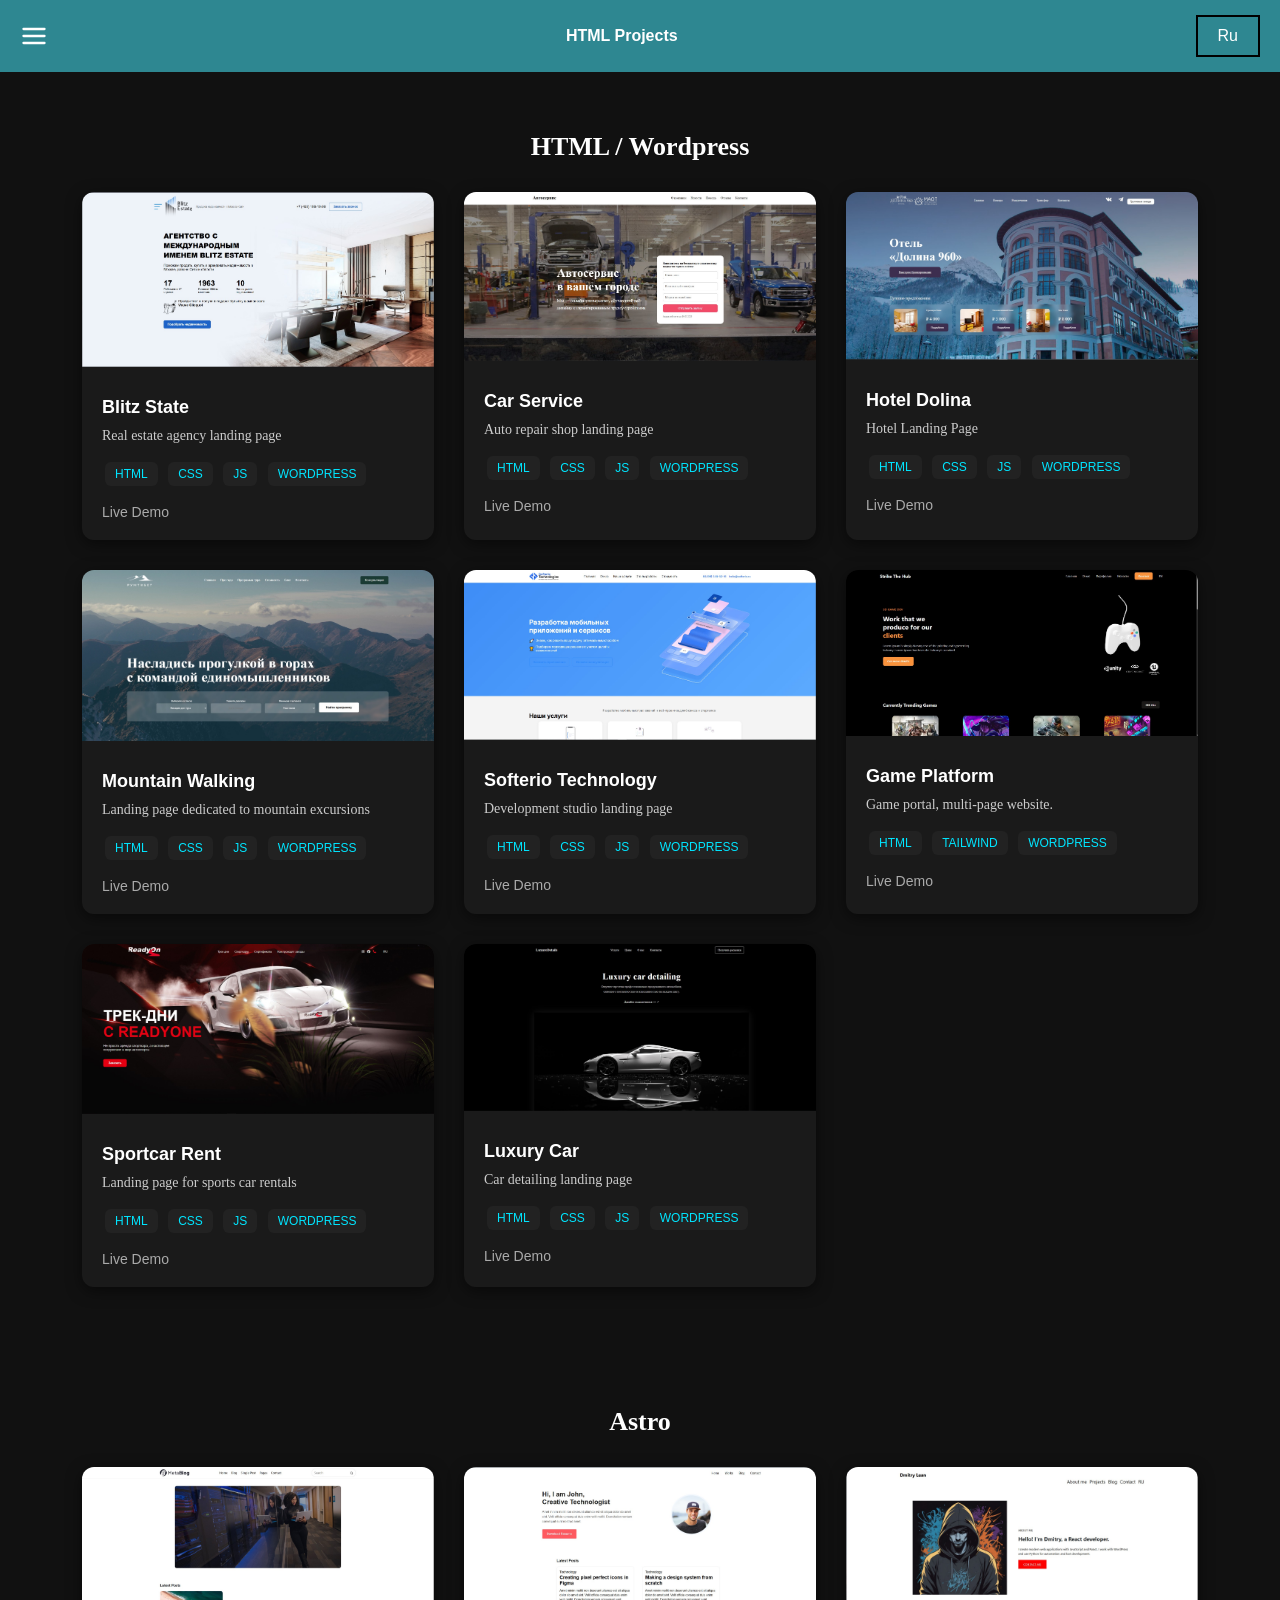
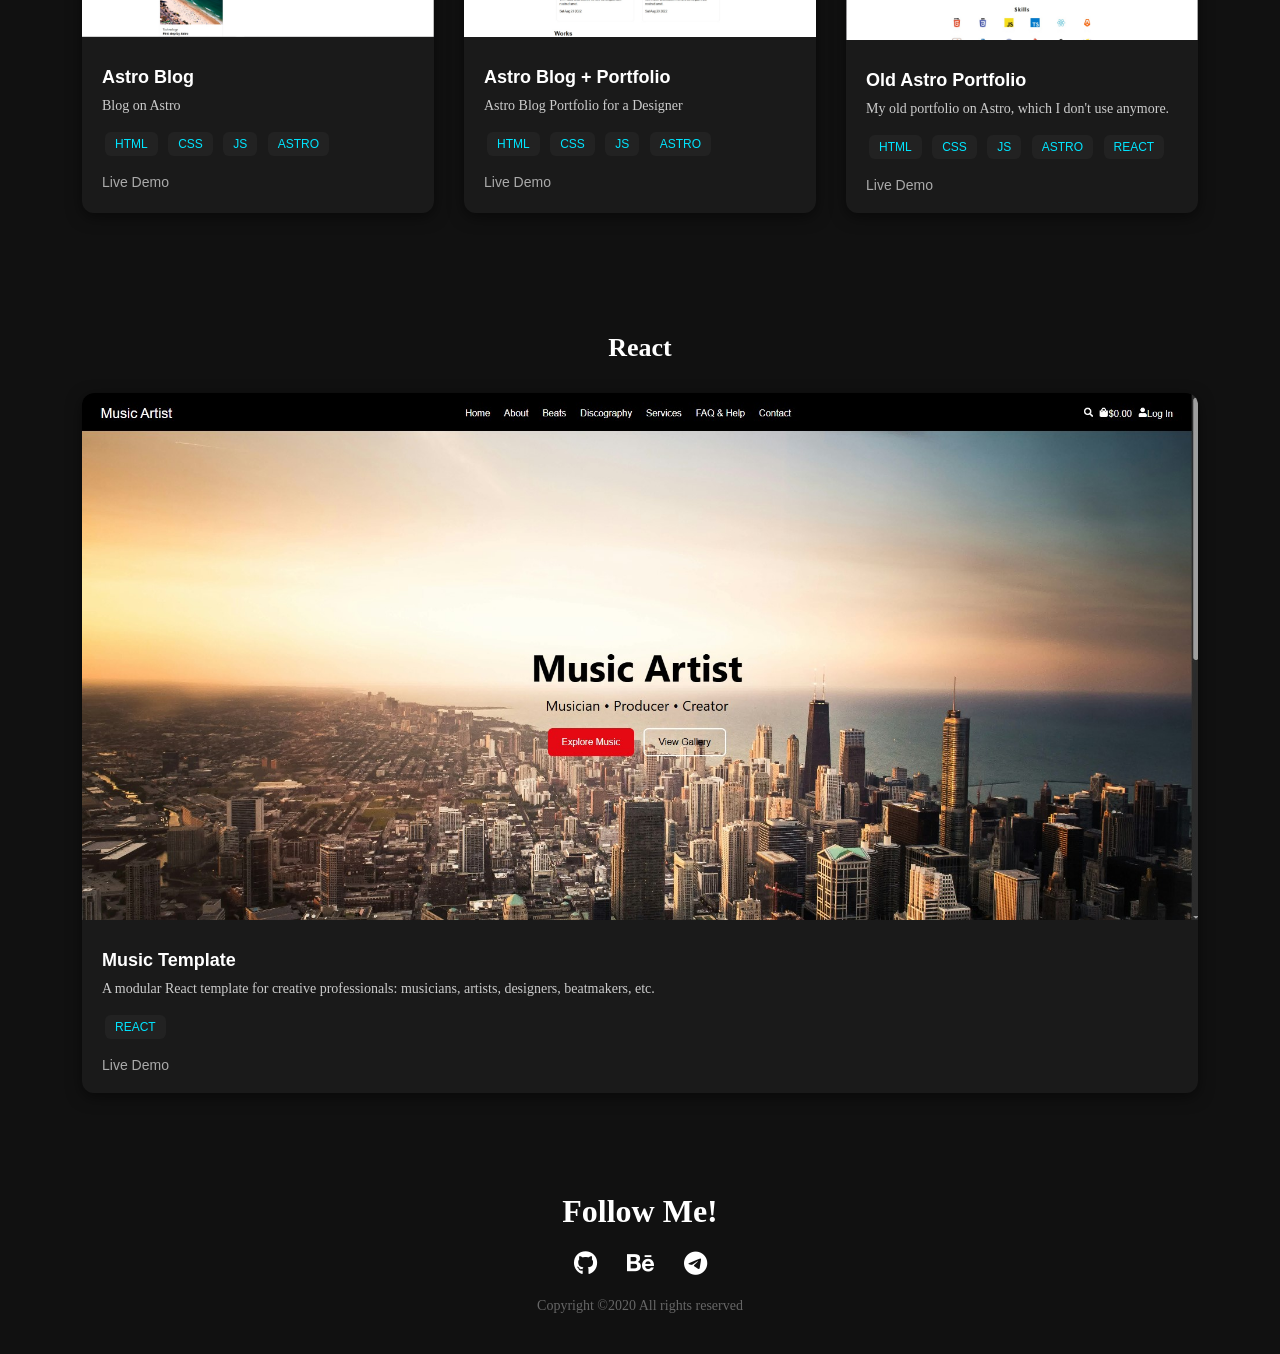
==== en/index.html @ 97e8fc88 "add en-pages" ====
<!DOCTYPE html>
<html lang="en">
  <head>
    <meta charset="UTF-8" />
    <meta name="viewport" content="width=device-width, initial-scale=1.0" />
    <title>HTML Projects</title>

    <link
      rel="stylesheet"
      href="https://cdnjs.cloudflare.com/ajax/libs/font-awesome/6.5.0/css/all.min.css"
    />
    <link rel="stylesheet" href="../style.css" />
  </head>

  <body>
    <header class="header">
      <div class="nav-container">
        <button class="burger" id="openMenu" aria-label="Открыть меню">
          <svg
            xmlns="http://www.w3.org/2000/svg"
            width="28"
            height="28"
            fill="none"
            stroke="currentColor"
            stroke-width="2"
            stroke-linecap="round"
            stroke-linejoin="round"
            viewBox="0 0 24 24"
          >
            <line x1="3" y1="6" x2="21" y2="6"></line>
            <line x1="3" y1="12" x2="21" y2="12"></line>
            <line x1="3" y1="18" x2="21" y2="18"></line>
          </svg>
        </button>

        <button class="close" id="closeMenu" aria-label="Закрыть меню">
          <svg
            xmlns="http://www.w3.org/2000/svg"
            width="28"
            height="28"
            fill="none"
            stroke="currentColor"
            stroke-width="2"
            stroke-linecap="round"
            stroke-linejoin="round"
            viewBox="0 0 24 24"
          >
            <line x1="18" y1="6" x2="6" y2="18"></line>
            <line x1="6" y1="6" x2="18" y2="18"></line>
          </svg>
        </button>

        <div class="logo">
          <a href="/en/">HTML Projects</a>
        </div>

        <nav class="nav" id="menu">
          <ul>
            <li><a href="/en/">Projects</a></li>
            <li><a href="./price.html">Price</a></li>
            <li><a href="./contact.html">Contact</a></li>
          </ul>
        </nav>

        <a href="/ru/" class="lang-btn">Ru</a>
      </div>

      <div class="overlay" id="overlay"></div>
    </header>

    <section class="projects">
      <div class="container">
        <h2 class="projects-title">HTML / Wordpress</h2>
        <div class="projects-grid">
          <!-- HTML Projects -->
          <div class="project-card">
            <div class="project-image">
              <img
                src="../assets/img/blitzestate.jpg"
                alt="Haider Chemical Industry"
              />
            </div>
            <div class="project-content">
              <h3>Blitz State</h3>
              <p>Real estate agency landing page</p>
              <div class="tags">
                <span>HTML</span>
                <span>CSS</span>
                <span>JS</span>
                <span>WORDPRESS</span>
              </div>
              <div class="links">
                <a href="/apps/blitzestate/" target="_blank">Live Demo</a>
              </div>
            </div>
          </div>

          <div class="project-card">
            <div class="project-image">
              <img src="../assets/img/carservice.jpg" alt="SHOP.CO" />
            </div>
            <div class="project-content">
              <h3>Car Service</h3>
              <p>Auto repair shop landing page</p>
              <div class="tags">
                <span>HTML</span>
                <span>CSS</span>
                <span>JS</span>
                <span>WORDPRESS</span>
              </div>
              <div class="links">
                <a href="/apps/carservice/" target="_blank">Live Demo</a>
              </div>
            </div>
          </div>

          <div class="project-card">
            <div class="project-image">
              <img src="../assets/img/hoteldolina.jpg" alt="SHOP.CO" />
            </div>
            <div class="project-content">
              <h3>Hotel Dolina</h3>
              <p>Hotel Landing Page</p>
              <div class="tags">
                <span>HTML</span>
                <span>CSS</span>
                <span>JS</span>
                <span>WORDPRESS</span>
              </div>
              <div class="links">
                <a href="/apps/dolinahotel/" target="_blank">Live Demo</a>
              </div>
            </div>
          </div>

          <div class="project-card">
            <div class="project-image">
              <img src="../assets/img/mountainwalking.png" alt="SHOP.CO" />
            </div>
            <div class="project-content">
              <h3>Mountain Walking</h3>
              <p>Landing page dedicated to mountain excursions</p>
              <div class="tags">
                <span>HTML</span>
                <span>CSS</span>
                <span>JS</span>
                <span>WORDPRESS</span>
              </div>
              <div class="links">
                <a href="/apps/mountainwalking/" target="_blank">Live Demo</a>
              </div>
            </div>
          </div>

          <div class="project-card">
            <div class="project-image">
              <img src="../assets/img/softerio-tech.jpg" alt="SHOP.CO" />
            </div>
            <div class="project-content">
              <h3>Softerio Technology</h3>
              <p>Development studio landing page</p>
              <div class="tags">
                <span>HTML</span>
                <span>CSS</span>
                <span>JS</span>
                <span>WORDPRESS</span>
              </div>
              <div class="links">
                <a href="/apps/softeriotech/" target="_blank">Live Demo</a>
              </div>
            </div>
          </div>

          <div class="project-card">
            <div class="project-image">
              <img src="../assets/img/strikethehub.jpg" alt="SHOP.CO" />
            </div>
            <div class="project-content">
              <h3>Game Platform</h3>
              <p>Game portal, multi-page website.</p>
              <div class="tags">
                <span>HTML</span>
                <span>TAILWIND</span>
                <span>WORDPRESS</span>
              </div>
              <div class="links">
                <a href="/apps/gameplatform/" target="_blank">Live Demo</a>
              </div>
            </div>
          </div>

          <div class="project-card">
            <div class="project-image">
              <img src="../assets/img/sportcarrent.jpg" alt="SHOP.CO" />
            </div>
            <div class="project-content">
              <h3>Sportcar Rent</h3>
              <p>Landing page for sports car rentals</p>
              <div class="tags">
                <span>HTML</span>
                <span>CSS</span>
                <span>JS</span>
                <span>WORDPRESS</span>
              </div>
              <div class="links">
                <a href="/apps/sportcarrent/" target="_blank">Live Demo</a>
              </div>
            </div>
          </div>

          <div class="project-card">
            <div class="project-image">
              <img src="../assets/img/luxurycar.jpg" alt="SHOP.CO" />
            </div>
            <div class="project-content">
              <h3>Luxury Car</h3>
              <p>Car detailing landing page</p>
              <div class="tags">
                <span>HTML</span>
                <span>CSS</span>
                <span>JS</span>
                <span>WORDPRESS</span>
              </div>
              <div class="links">
                <a href="/apps/luxurycar/" target="_blank">Live Demo</a>
              </div>
            </div>
          </div>
        </div>
      </div>
    </section>

    <section class="projects">
      <div class="container">
        <h2 class="projects-title">Astro</h2>
        <div class="projects-grid">
          <!-- Astro -->
          <div class="project-card">
            <div class="project-image">
              <img
                src="../assets/img/astroblog.jpg"
                alt="Haider Chemical Industry"
              />
            </div>
            <div class="project-content">
              <h3>Astro Blog</h3>
              <p>Blog on Astro</p>
              <div class="tags">
                <span>HTML</span>
                <span>CSS</span>
                <span>JS</span>
                <span>ASTRO</span>
              </div>
              <div class="links">
                <a href="https://astro-blogdev.netlify.app" target="_blank"
                  >Live Demo</a
                >
              </div>
            </div>
          </div>

          <div class="project-card">
            <div class="project-image">
              <img src="../assets/img/astroblogportfolio.jpg" alt="SHOP.CO" />
            </div>
            <div class="project-content">
              <h3>Astro Blog + Portfolio</h3>
              <p>Astro Blog Portfolio for a Designer</p>
              <div class="tags">
                <span>HTML</span>
                <span>CSS</span>
                <span>JS</span>
                <span>ASTRO</span>
              </div>
              <div class="links">
                <a href="https://astroblogportfolio.netlify.app" target="_blank"
                  >Live Demo</a
                >
              </div>
            </div>
          </div>

          <div class="project-card">
            <div class="project-image">
              <img src="../assets/img/oldportfolioastro.jpg" alt="SHOP.CO" />
            </div>
            <div class="project-content">
              <h3>Old Astro Portfolio</h3>
              <p>My old portfolio on Astro, which I don't use anymore.</p>
              <div class="tags">
                <span>HTML</span>
                <span>CSS</span>
                <span>JS</span>
                <span>ASTRO</span>
                <span>REACT</span>
              </div>
              <div class="links">
                <a
                  href="https://old-astro-portfolio.netlify.app"
                  target="_blank"
                  >Live Demo</a
                >
              </div>
            </div>
          </div>
        </div>
      </div>
    </section>

    <section class="projects">
      <div class="container">
        <h2 class="projects-title">React</h2>
        <div class="projects-grid">
          <!-- React -->
          <div class="project-card">
            <div class="project-image">
              <img
                src="../assets/img/musicartist.jpg"
                alt="Haider Chemical Industry"
              />
            </div>
            <div class="project-content">
              <h3>Music Template</h3>
              <p>
                A modular React template for creative professionals: musicians,
                artists, designers, beatmakers, etc.
              </p>
              <div class="tags">
                <span>REACT</span>
              </div>
              <div class="links">
                <a href="https://musicprojectreact.netlify.app" target="_blank"
                  >Live Demo</a
                >
              </div>
            </div>
          </div>
        </div>
      </div>
    </section>

    <footer class="footer">
      <div class="container">
        <h2>Follow Me!</h2>
        <div class="socials">
          <a
            href="https://github.com/dmitrylean"
            target="_blank"
            rel="noopener noreferrer"
          >
            <i class="fa-brands fa-github"></i>
          </a>
          <a
            href="https://www.behance.net/dmitrylean"
            target="_blank"
            rel="noopener noreferrer"
          >
            <i class="fa-brands fa-behance"></i>
          </a>
          <a
            href="https://t.me/bionicman451"
            target="_blank"
            rel="noopener noreferrer"
          >
            <i class="fa-brands fa-telegram"></i>
          </a>
        </div>
        <p>Copyright ©2020 All rights reserved</p>
      </div>
    </footer>
    <script>
      const openBtn = document.getElementById("openMenu");
      const closeBtn = document.getElementById("closeMenu");
      const menu = document.getElementById("menu");
      const overlay = document.getElementById("overlay");

      openBtn.addEventListener("click", () => {
        menu.classList.add("active");
        overlay.classList.add("active");
      });

      closeBtn.addEventListener("click", () => {
        menu.classList.remove("active");
        overlay.classList.remove("active");
      });

      overlay.addEventListener("click", () => {
        menu.classList.remove("active");
        overlay.classList.remove("active");
      });
    </script>
  </body>
</html>
---- style.css ----
/* === RESET & BASE === */
* {
  margin: 0;
  padding: 0;
  box-sizing: border-box;
}
html, body {
  height: 100%;
  font-family: 'Averta CY', sans-serif;
  color: #ffffff;
  background: #111;
  scroll-behavior: smooth;
}
ul { list-style: none; }
a { text-decoration: none; color: inherit; }
.container {
  width: 90%;
  max-width: 1400px;
  margin: 0 auto;
}

h2 {
  font-size: 32px;
  font-family: 'Nunito Sans';
  font-weight: 800;
  color: white;
}

p {
  font-size: 18px;
  font-family: 'Nunito Sans';
  font-weight: 400;
  color: white;
}

/* === NAV === */

.header {
  background: #2e8791;
  color: #fff;
  padding: 15px 20px;
}

.nav-container {
  display: flex;
  align-items: center;
  justify-content: space-between;
}

.logo a {
  color: #fff;
  text-decoration: none;
  font-weight: bold;
}

.burger, .close {
  background: none;
  border: none;
  cursor: pointer;
  color: white;
  display: flex;
  align-items: center;
  justify-content: center;
}

.close {
  display: none;
}

.nav {
  position: fixed;
  top: 0;
  right: -250px;
  width: 250px;
  height: 100%;
  background: #2e8791;
  display: flex;
  flex-direction: column;
  padding: 60px 20px;
  transition: right 0.3s ease;
  z-index: 10;
}

.nav ul {
  list-style: none;
  padding: 0;
}

.nav a {
  color: white;
  text-decoration: none;
  margin: 15px 0;
  font-size: 18px;
  gap: 10px;
}

.nav a:hover {
  text-decoration: underline;
  color: red;
}

.lang-btn {
  border: 2px solid black;
  padding: 10px 20px;
}

.lang-btn:hover {
  background: white;
  color: black;
  border: none;
}

/* overlay */
.overlay {
  position: fixed;
  top: 0;
  left: 0;
  width: 100%;
  height: 100%;
  background: #444;
  opacity: 30%;
  visibility: hidden;
  transition: opacity 0.3s ease;
  z-index: 5;
}

.overlay.active {
  opacity: 1;
  visibility: visible;
}

.nav.active {
  right: 0;
}

/* === PROJECTS === */

.projects {
  color: #fff;
  padding: 60px 20px;
}

.projects-title {
  font-size: 26px;
  font-weight: bold;
  margin-bottom: 30px;
  text-align: center;
}

.projects-grid {
  display: grid;
  grid-template-columns: repeat(auto-fit, minmax(320px, 1fr));
  gap: 30px;
}

.project-card {
  background: #1a1a1a;
  border-radius: 12px;
  overflow: hidden;
  box-shadow: 0 4px 15px rgba(0,0,0,0.5);
  transition: transform 0.3s ease;
}

.project-card:hover {
  transform: translateY(-5px);
}

.project-image img {
  width: 100%;
  height: auto;
  display: block;
}

.project-content {
  padding: 20px;
}

.project-content h3 {
  font-size: 18px;
  margin: 10px 0;
}

.project-content p {
  font-size: 14px;
  color: #ccc;
  margin-bottom: 15px;
}

.tags {
  margin-bottom: 15px;
}

.tags span {
  display: inline-block;
  background: #222;
  color: #00e5ff;
  font-size: 12px;
  padding: 5px 10px;
  border-radius: 6px;
  margin: 3px;
}

.links {
  display: flex;
  gap: 20px;
}

.links a {
  color: #aaa;
  font-size: 14px;
  text-decoration: none;
}

.links a:hover {
  color: #00e5ff;
}

/* === SERVICE === */

.services {
    color: black;
    padding: 60px 20px;
    text-align: center;
  }

  .services-title {
    font-size: 28px;
    margin-bottom: 40px;
    margin-top: 15px;
  }

  .service-subtitle {
    font-size: 20px;
    margin-bottom: 20px;
  }

  .services-content {
    display: flex;
    flex-wrap: wrap;
    gap: 40px;
    justify-content: center;
    align-items: flex-start;
  }

  .services-image {
    flex: 1 1 40%;
  }

  .services-image img {
    width: 100%;
    height: auto;
    border-radius: 6px;
  }

  .services-list {
    flex: 1 1 50%;
  }

  .service-item {
    display: flex;
    justify-content: space-between;
    align-items: flex-start;
    padding: 15px 0;
    border-bottom: 1px solid rgba(255, 255, 255, 0.2);
  }

  .service-text h3 {
    font-size: 24px;
    margin: 0;
    text-align: left;
    color: white;
  }

  .service-text p {
    font-size: 18px;
    margin: 4px 0 0;
    opacity: 0.8;
    text-align: left;
  }

  .service-price {
    font-weight: bold;
    font-size: 18px;
    white-space: nowrap;
    color: white;
  }

/* === CONTACT === */

.contact-grid {
  display: flex;
  flex-wrap: wrap;
  gap: 40px;
  justify-content: center;
  align-items: flex-start;
  margin-top: 50px;
}

.contact-form,
.contact-info {
  flex: 1 1 45%;
  min-width: 300px;
  gap: 5px;
}

.info-title .red-text {
  margin-top: 10px;
}

.info-text p {
  font-size: 20px;
  margin-top: 30px;
}

.gradient-text {
  background: linear-gradient(90deg, orange, red);
}

.red-text {
  color: #ff3333;
}

form label {
  display: block;
  margin: 15px 0 5px;
  font-weight: bold;
}

input, textarea {
  width: 100%;
  padding: 12px;
  border: none;
  border-radius: 6px;
  background: #1a1a1a;
  color: #fff;
}

textarea {
  min-height: 120px;
}

.btn-submit {
  margin-top: 20px;
  padding: 12px 20px;
  border: none;
  border-radius: 25px;
  background: blue;
  color: white;
  font-weight: bold;
  cursor: pointer;
  transition: 0.3s;
}

.btn-submit:hover {
  opacity: 0.8;
  color: black;
  background: white;
}

@media (max-width: 768px) {
  .contact-grid {
    grid-template-columns: 2fr;
    height: auto;
    padding: 5px 10px;
    align-items: center;
  }
}

@media (max-width: 500px) {
  .contact-grid {
    grid-template-columns: 1fr;
  }
}

@media (max-width: 300px) {
  .contact-grid {
    grid-template-columns: 1fr;
  }
}

/* === FOOTER === */

.footer {
  padding: 40px 20px;
  text-align: center;
}

.footer .container {
  display: flex;
  flex-direction: column;
  align-items: center;
  gap: 20px;
}

.footer .socials {
  display: flex;
  gap: 30px;
}

.footer .socials a {
  color: white;
  font-size: 24px;
  transition: color 0.3s;
}

.footer .socials a:hover {
  color: #00e5ff;
}

.footer p {
  font-size: 14px;
  color: #666;
}

.socials svg {
  font-size: 24px;
  color: white;
  transition: color 0.3s;
}

.socials svg:hover {
  color: #00e5ff;
}
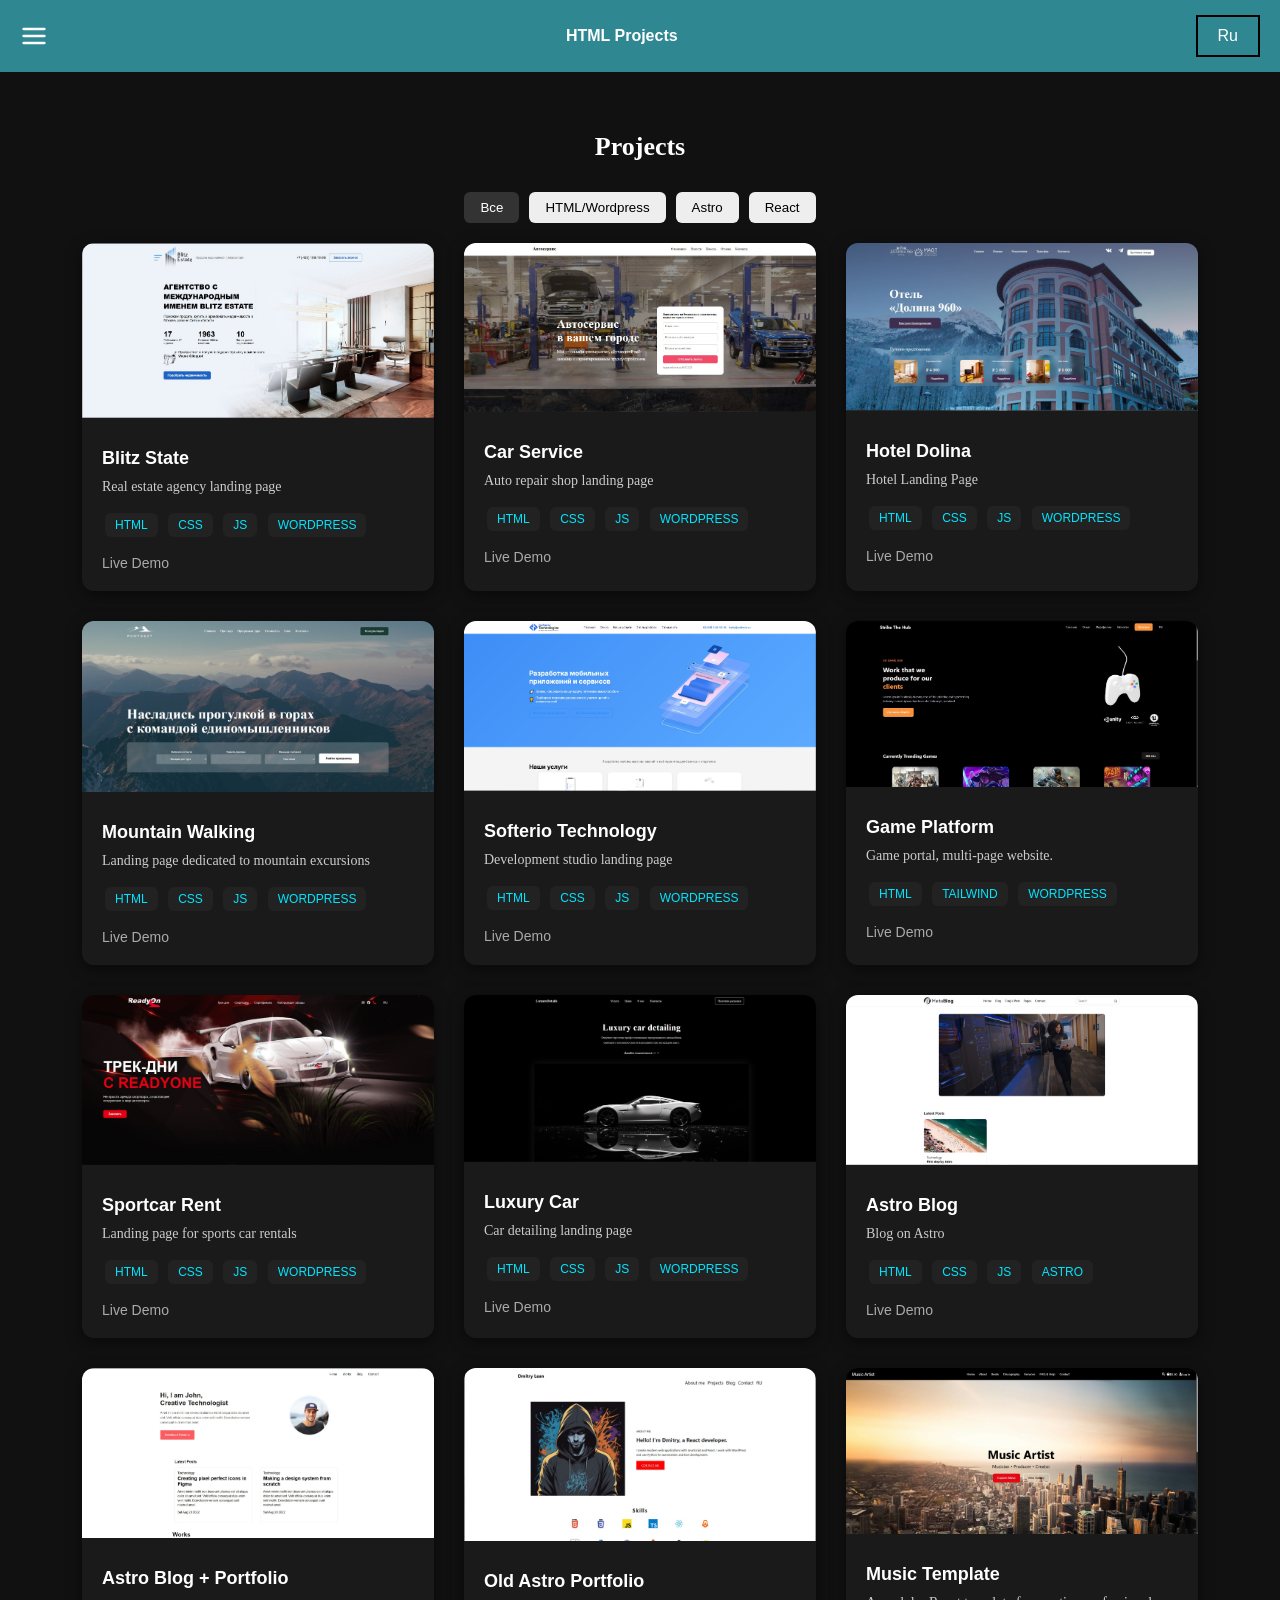
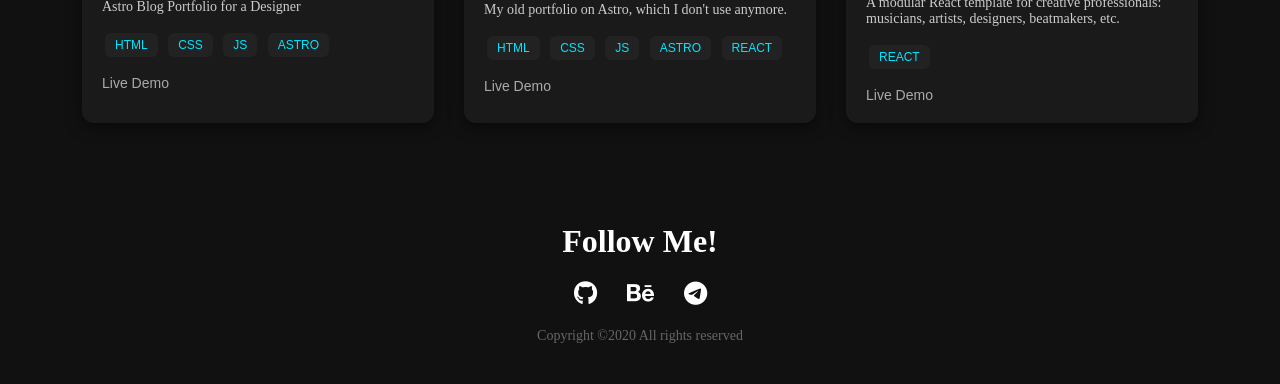
==== commit 5645f249: "add filter" ====
--- a/en/index.html
+++ b/en/index.html
@@ -70,10 +70,21 @@
 
     <section class="projects">
       <div class="container">
-        <h2 class="projects-title">HTML / Wordpress</h2>
+        <h2 class="projects-title">Projects</h2>
+
+        <!-- Filter buttons -->
+        <div class="filter-buttons">
+          <button class="filter-btn active" data-filter="all">Все</button>
+          <button class="filter-btn" data-filter="wordpress">
+            HTML/Wordpress
+          </button>
+          <button class="filter-btn" data-filter="astro">Astro</button>
+          <button class="filter-btn" data-filter="react">React</button>
+        </div>
+
         <div class="projects-grid">
           <!-- HTML Projects -->
-          <div class="project-card">
+          <div class="project-card" data-category="wordpress">
             <div class="project-image">
               <img
                 src="../assets/img/blitzestate.jpg"
@@ -95,7 +106,7 @@
             </div>
           </div>
 
-          <div class="project-card">
+          <div class="project-card" data-category="wordpress">
             <div class="project-image">
               <img src="../assets/img/carservice.jpg" alt="SHOP.CO" />
             </div>
@@ -114,7 +125,7 @@
             </div>
           </div>
 
-          <div class="project-card">
+          <div class="project-card" data-category="wordpress">
             <div class="project-image">
               <img src="../assets/img/hoteldolina.jpg" alt="SHOP.CO" />
             </div>
@@ -133,7 +144,7 @@
             </div>
           </div>
 
-          <div class="project-card">
+          <div class="project-card" data-category="wordpress">
             <div class="project-image">
               <img src="../assets/img/mountainwalking.png" alt="SHOP.CO" />
             </div>
@@ -152,7 +163,7 @@
             </div>
           </div>
 
-          <div class="project-card">
+          <div class="project-card" data-category="wordpress">
             <div class="project-image">
               <img src="../assets/img/softerio-tech.jpg" alt="SHOP.CO" />
             </div>
@@ -171,7 +182,7 @@
             </div>
           </div>
 
-          <div class="project-card">
+          <div class="project-card" data-category="wordpress">
             <div class="project-image">
               <img src="../assets/img/strikethehub.jpg" alt="SHOP.CO" />
             </div>
@@ -189,7 +200,7 @@
             </div>
           </div>
 
-          <div class="project-card">
+          <div class="project-card" data-category="wordpress">
             <div class="project-image">
               <img src="../assets/img/sportcarrent.jpg" alt="SHOP.CO" />
             </div>
@@ -208,7 +219,7 @@
             </div>
           </div>
 
-          <div class="project-card">
+          <div class="project-card" data-category="wordpress">
             <div class="project-image">
               <img src="../assets/img/luxurycar.jpg" alt="SHOP.CO" />
             </div>
@@ -226,16 +237,9 @@
               </div>
             </div>
           </div>
-        </div>
-      </div>
-    </section>
-
-    <section class="projects">
-      <div class="container">
-        <h2 class="projects-title">Astro</h2>
-        <div class="projects-grid">
+
           <!-- Astro -->
-          <div class="project-card">
+          <div class="project-card" data-category="astro">
             <div class="project-image">
               <img
                 src="../assets/img/astroblog.jpg"
@@ -259,7 +263,7 @@
             </div>
           </div>
 
-          <div class="project-card">
+          <div class="project-card" data-category="astro">
             <div class="project-image">
               <img src="../assets/img/astroblogportfolio.jpg" alt="SHOP.CO" />
             </div>
@@ -280,7 +284,7 @@
             </div>
           </div>
 
-          <div class="project-card">
+          <div class="project-card" data-category="astro">
             <div class="project-image">
               <img src="../assets/img/oldportfolioastro.jpg" alt="SHOP.CO" />
             </div>
@@ -303,16 +307,9 @@
               </div>
             </div>
           </div>
-        </div>
-      </div>
-    </section>
-
-    <section class="projects">
-      <div class="container">
-        <h2 class="projects-title">React</h2>
-        <div class="projects-grid">
+
           <!-- React -->
-          <div class="project-card">
+          <div class="project-card" data-category="react">
             <div class="project-image">
               <img
                 src="../assets/img/musicartist.jpg"
@@ -369,6 +366,33 @@
       </div>
     </footer>
     <script>
+      // Get all buttons
+      const filterButtons = document.querySelectorAll(".filter-btn");
+      const projectCards = document.querySelectorAll(".project-card");
+
+      filterButtons.forEach((btn) => {
+        btn.addEventListener("click", () => {
+          // remove active from all
+          filterButtons.forEach((b) => b.classList.remove("active"));
+          btn.classList.add("active");
+
+          const filter = btn.dataset.filter;
+
+          projectCards.forEach((card) => {
+            // Show all
+            if (filter === "all") {
+              card.classList.remove("hide");
+            } else {
+              // Show only selected
+              card.dataset.category === filter
+                ? card.classList.remove("hide")
+                : card.classList.add("hide");
+            }
+          });
+        });
+      });
+    </script>
+    <script>
       const openBtn = document.getElementById("openMenu");
       const closeBtn = document.getElementById("closeMenu");
       const menu = document.getElementById("menu");
--- a/style.css
+++ b/style.css
@@ -215,6 +215,35 @@
   color: #00e5ff;
 }
 
+/* === FILTER === */
+
+ .filter-buttons {
+    display: flex;
+    gap: 10px;
+    margin-bottom: 20px;
+    justify-content: center;
+  }
+  .filter-btn {
+    padding: 8px 16px;
+    border: none;
+    background: #eee;
+    cursor: pointer;
+    border-radius: 6px;
+    transition: 0.3s;
+  }
+  .filter-btn.active,
+  .filter-btn:hover {
+    background: #333;
+    color: #fff;
+  }
+  .project-card {
+    display: block;
+    transition: 0.3s;
+  }
+  .project-card.hide {
+    display: none;
+  }
+
 /* === SERVICE === */
 
 .services {
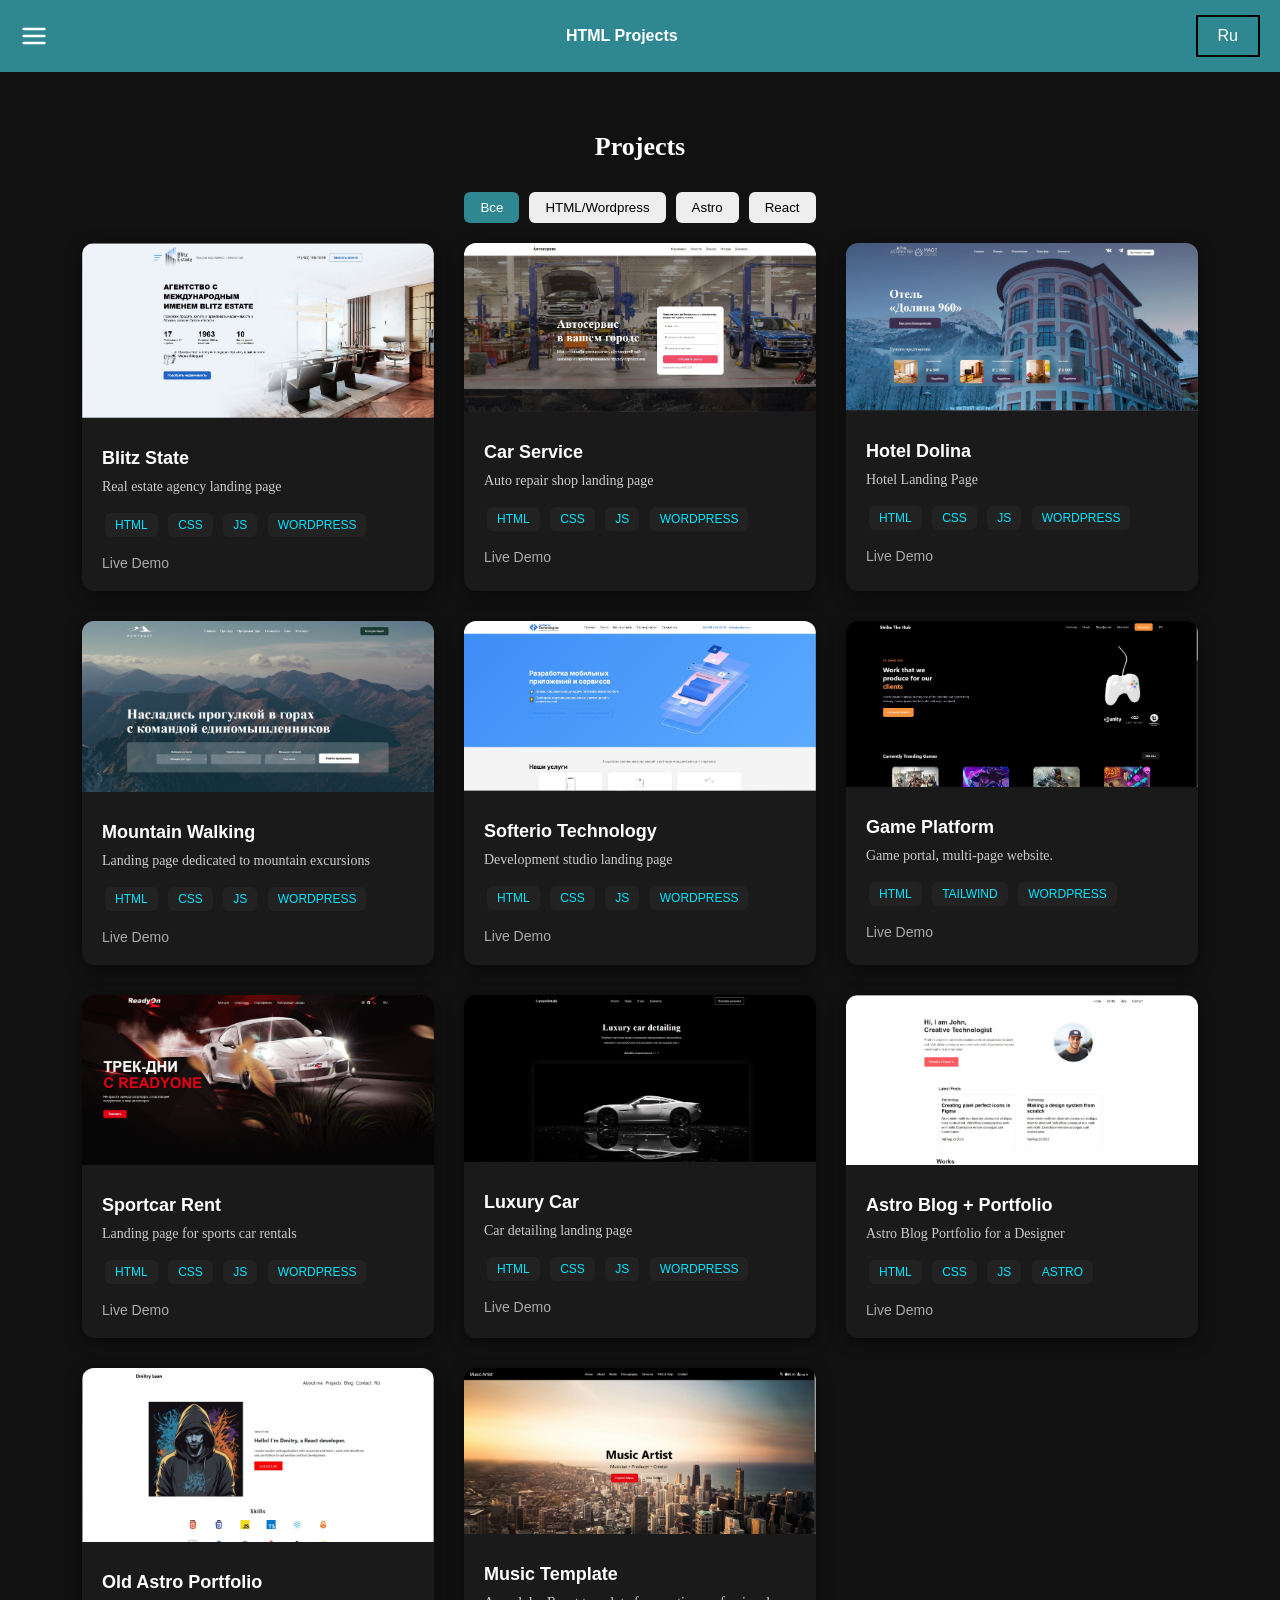
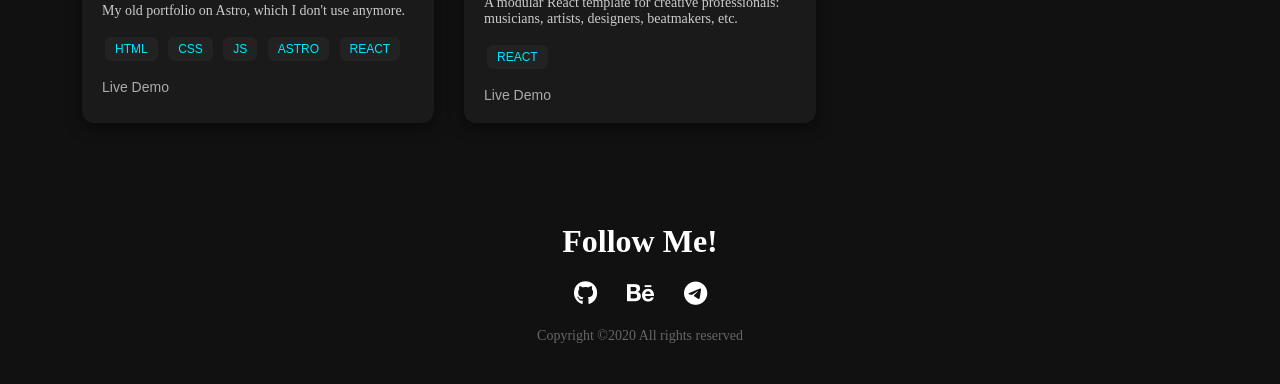
==== commit 0be45d33: "update" ====
--- a/en/index.html
+++ b/en/index.html
@@ -239,30 +239,6 @@
           </div>
 
           <!-- Astro -->
-          <div class="project-card" data-category="astro">
-            <div class="project-image">
-              <img
-                src="../assets/img/astroblog.jpg"
-                alt="Haider Chemical Industry"
-              />
-            </div>
-            <div class="project-content">
-              <h3>Astro Blog</h3>
-              <p>Blog on Astro</p>
-              <div class="tags">
-                <span>HTML</span>
-                <span>CSS</span>
-                <span>JS</span>
-                <span>ASTRO</span>
-              </div>
-              <div class="links">
-                <a href="https://astro-blogdev.netlify.app" target="_blank"
-                  >Live Demo</a
-                >
-              </div>
-            </div>
-          </div>
-
           <div class="project-card" data-category="astro">
             <div class="project-image">
               <img src="../assets/img/astroblogportfolio.jpg" alt="SHOP.CO" />
--- a/style.css
+++ b/style.css
@@ -233,7 +233,7 @@
   }
   .filter-btn.active,
   .filter-btn:hover {
-    background: #333;
+    background: #2e8791;
     color: #fff;
   }
   .project-card {
@@ -386,27 +386,6 @@
   background: white;
 }
 
-@media (max-width: 768px) {
-  .contact-grid {
-    grid-template-columns: 2fr;
-    height: auto;
-    padding: 5px 10px;
-    align-items: center;
-  }
-}
-
-@media (max-width: 500px) {
-  .contact-grid {
-    grid-template-columns: 1fr;
-  }
-}
-
-@media (max-width: 300px) {
-  .contact-grid {
-    grid-template-columns: 1fr;
-  }
-}
-
 /* === FOOTER === */
 
 .footer {
@@ -449,4 +428,148 @@
 
 .socials svg:hover {
   color: #00e5ff;
-}+}
+
+/* === RESPONSIVE === */
+
+/* Large screens (1200px) */
+@media (max-width: 1200px) {
+  h2 {
+    font-size: 28px;
+  }
+  p {
+    font-size: 16px;
+  }
+  .projects-grid {
+    gap: 20px;
+  }
+  .services-content {
+    gap: 30px;
+  }
+}
+
+/* Tablets (992px) */
+@media (max-width: 992px) {
+  .nav {
+    width: 220px;
+  }
+  .services-content {
+    flex-direction: column;
+    align-items: center;
+  }
+  .services-image,
+  .services-list {
+    flex: 1 1 100%;
+  }
+  .service-text h3 {
+    font-size: 20px;
+  }
+  .service-text p {
+    font-size: 16px;
+  }
+  .service-price {
+    font-size: 16px;
+  }
+}
+
+/* Mobile landscape (768px) */
+@media (max-width: 768px) {
+  h2 {
+    font-size: 24px;
+  }
+  p {
+    font-size: 14px;
+  }
+  .projects {
+    padding: 40px 10px;
+  }
+  .projects-title {
+    font-size: 22px;
+  }
+  .filter-buttons {
+    flex-wrap: wrap;
+    gap: 8px;
+  }
+  .filter-btn {
+    padding: 6px 12px;
+    font-size: 14px;
+  }
+  .project-content {
+    padding: 15px;
+  }
+  .project-content h3 {
+    font-size: 16px;
+  }
+  .project-content p {
+    font-size: 13px;
+  }
+  .tags span {
+    font-size: 11px;
+    padding: 4px 8px;
+  }
+  .contact-grid {
+    flex-direction: column;
+    gap: 20px;
+  }
+  .contact-form,
+  .contact-info {
+    flex: 1 1 100%;
+  }
+  .services-title {
+    font-size: 24px;
+  }
+  .service-subtitle {
+    font-size: 18px;
+  }
+}
+
+/* Small mobile (576px) */
+@media (max-width: 576px) {
+  h2 {
+    font-size: 20px;
+  }
+  .projects-grid {
+    grid-template-columns: 1fr;
+    gap: 15px;
+  }
+  .project-content h3 {
+    font-size: 14px;
+  }
+  .project-content p {
+    font-size: 12px;
+  }
+  .links {
+    flex-direction: column;
+    gap: 10px;
+  }
+  .links a {
+    font-size: 12px;
+  }
+  .footer .socials {
+    gap: 15px;
+  }
+}
+
+/* Extra small devices (400px) */
+@media (max-width: 400px) {
+  .filter-buttons {
+    flex-direction: column;
+    align-items: stretch;
+  }
+  .filter-btn {
+    width: 100%;
+    text-align: center;
+  }
+  .project-content {
+    padding: 10px;
+  }
+  .service-text h3 {
+    font-size: 18px;
+  }
+  .service-text p {
+    font-size: 14px;
+  }
+  .service-price {
+    font-size: 14px;
+  }
+}
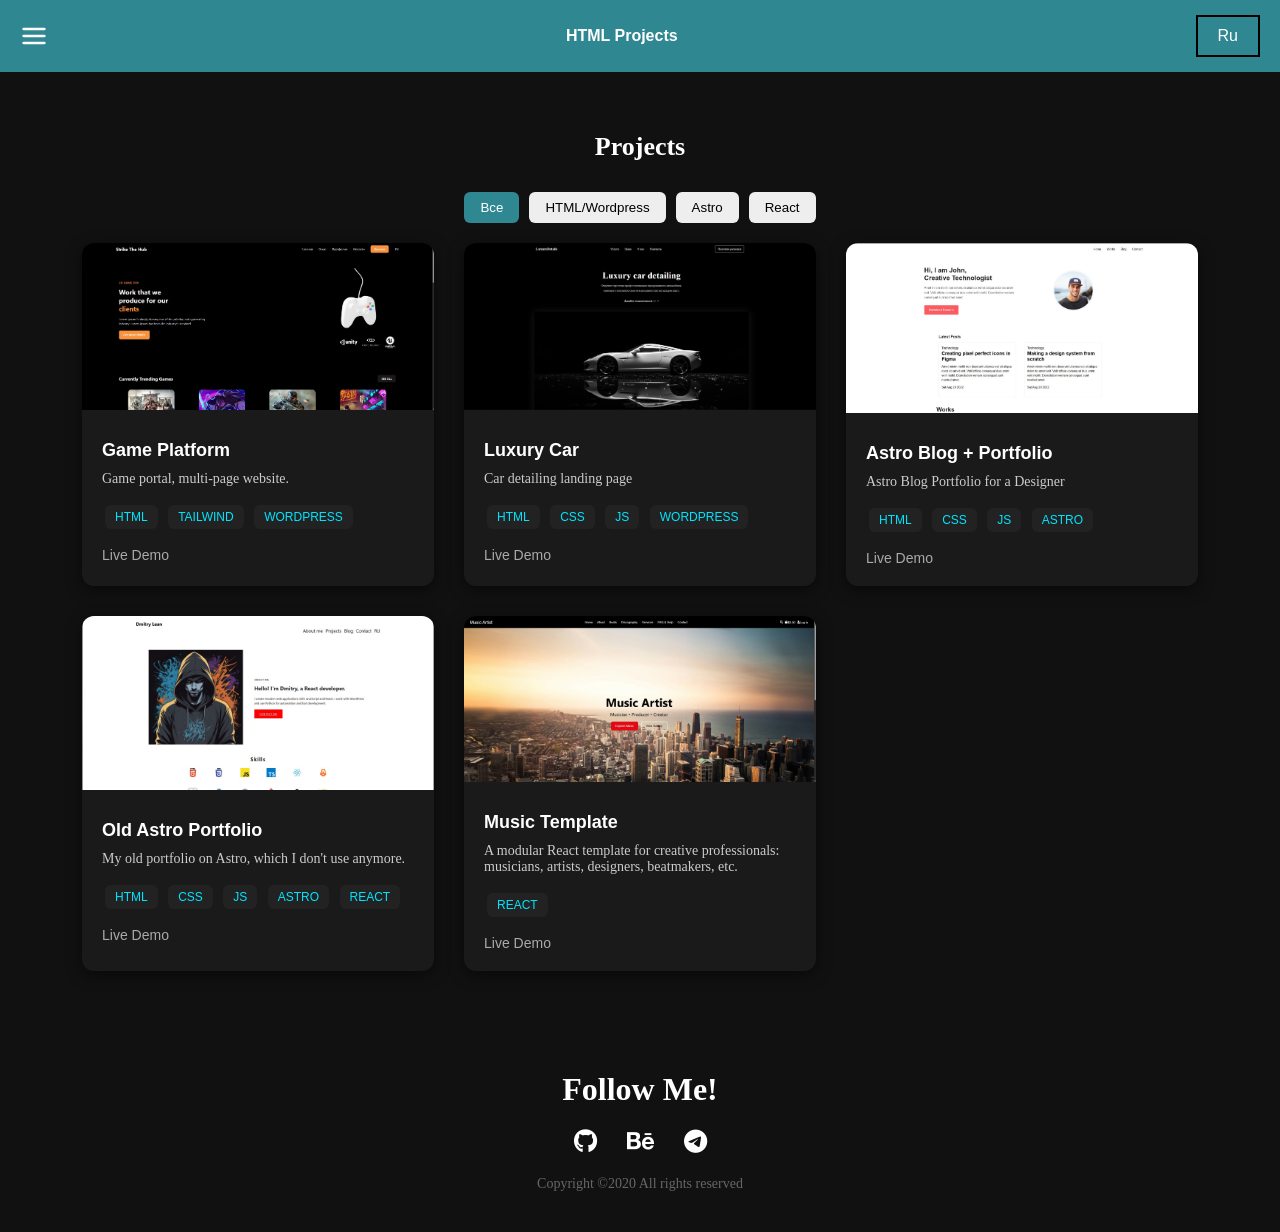
==== commit 9dc4b964: "update" ====
--- a/en/index.html
+++ b/en/index.html
@@ -84,103 +84,6 @@
 
         <div class="projects-grid">
           <!-- HTML Projects -->
-          <div class="project-card" data-category="wordpress">
-            <div class="project-image">
-              <img
-                src="../assets/img/blitzestate.jpg"
-                alt="Haider Chemical Industry"
-              />
-            </div>
-            <div class="project-content">
-              <h3>Blitz State</h3>
-              <p>Real estate agency landing page</p>
-              <div class="tags">
-                <span>HTML</span>
-                <span>CSS</span>
-                <span>JS</span>
-                <span>WORDPRESS</span>
-              </div>
-              <div class="links">
-                <a href="/apps/blitzestate/" target="_blank">Live Demo</a>
-              </div>
-            </div>
-          </div>
-
-          <div class="project-card" data-category="wordpress">
-            <div class="project-image">
-              <img src="../assets/img/carservice.jpg" alt="SHOP.CO" />
-            </div>
-            <div class="project-content">
-              <h3>Car Service</h3>
-              <p>Auto repair shop landing page</p>
-              <div class="tags">
-                <span>HTML</span>
-                <span>CSS</span>
-                <span>JS</span>
-                <span>WORDPRESS</span>
-              </div>
-              <div class="links">
-                <a href="/apps/carservice/" target="_blank">Live Demo</a>
-              </div>
-            </div>
-          </div>
-
-          <div class="project-card" data-category="wordpress">
-            <div class="project-image">
-              <img src="../assets/img/hoteldolina.jpg" alt="SHOP.CO" />
-            </div>
-            <div class="project-content">
-              <h3>Hotel Dolina</h3>
-              <p>Hotel Landing Page</p>
-              <div class="tags">
-                <span>HTML</span>
-                <span>CSS</span>
-                <span>JS</span>
-                <span>WORDPRESS</span>
-              </div>
-              <div class="links">
-                <a href="/apps/dolinahotel/" target="_blank">Live Demo</a>
-              </div>
-            </div>
-          </div>
-
-          <div class="project-card" data-category="wordpress">
-            <div class="project-image">
-              <img src="../assets/img/mountainwalking.png" alt="SHOP.CO" />
-            </div>
-            <div class="project-content">
-              <h3>Mountain Walking</h3>
-              <p>Landing page dedicated to mountain excursions</p>
-              <div class="tags">
-                <span>HTML</span>
-                <span>CSS</span>
-                <span>JS</span>
-                <span>WORDPRESS</span>
-              </div>
-              <div class="links">
-                <a href="/apps/mountainwalking/" target="_blank">Live Demo</a>
-              </div>
-            </div>
-          </div>
-
-          <div class="project-card" data-category="wordpress">
-            <div class="project-image">
-              <img src="../assets/img/softerio-tech.jpg" alt="SHOP.CO" />
-            </div>
-            <div class="project-content">
-              <h3>Softerio Technology</h3>
-              <p>Development studio landing page</p>
-              <div class="tags">
-                <span>HTML</span>
-                <span>CSS</span>
-                <span>JS</span>
-                <span>WORDPRESS</span>
-              </div>
-              <div class="links">
-                <a href="/apps/softeriotech/" target="_blank">Live Demo</a>
-              </div>
-            </div>
-          </div>
 
           <div class="project-card" data-category="wordpress">
             <div class="project-image">
@@ -196,25 +99,6 @@
               </div>
               <div class="links">
                 <a href="/apps/gameplatform/" target="_blank">Live Demo</a>
-              </div>
-            </div>
-          </div>
-
-          <div class="project-card" data-category="wordpress">
-            <div class="project-image">
-              <img src="../assets/img/sportcarrent.jpg" alt="SHOP.CO" />
-            </div>
-            <div class="project-content">
-              <h3>Sportcar Rent</h3>
-              <p>Landing page for sports car rentals</p>
-              <div class="tags">
-                <span>HTML</span>
-                <span>CSS</span>
-                <span>JS</span>
-                <span>WORDPRESS</span>
-              </div>
-              <div class="links">
-                <a href="/apps/sportcarrent/" target="_blank">Live Demo</a>
               </div>
             </div>
           </div>
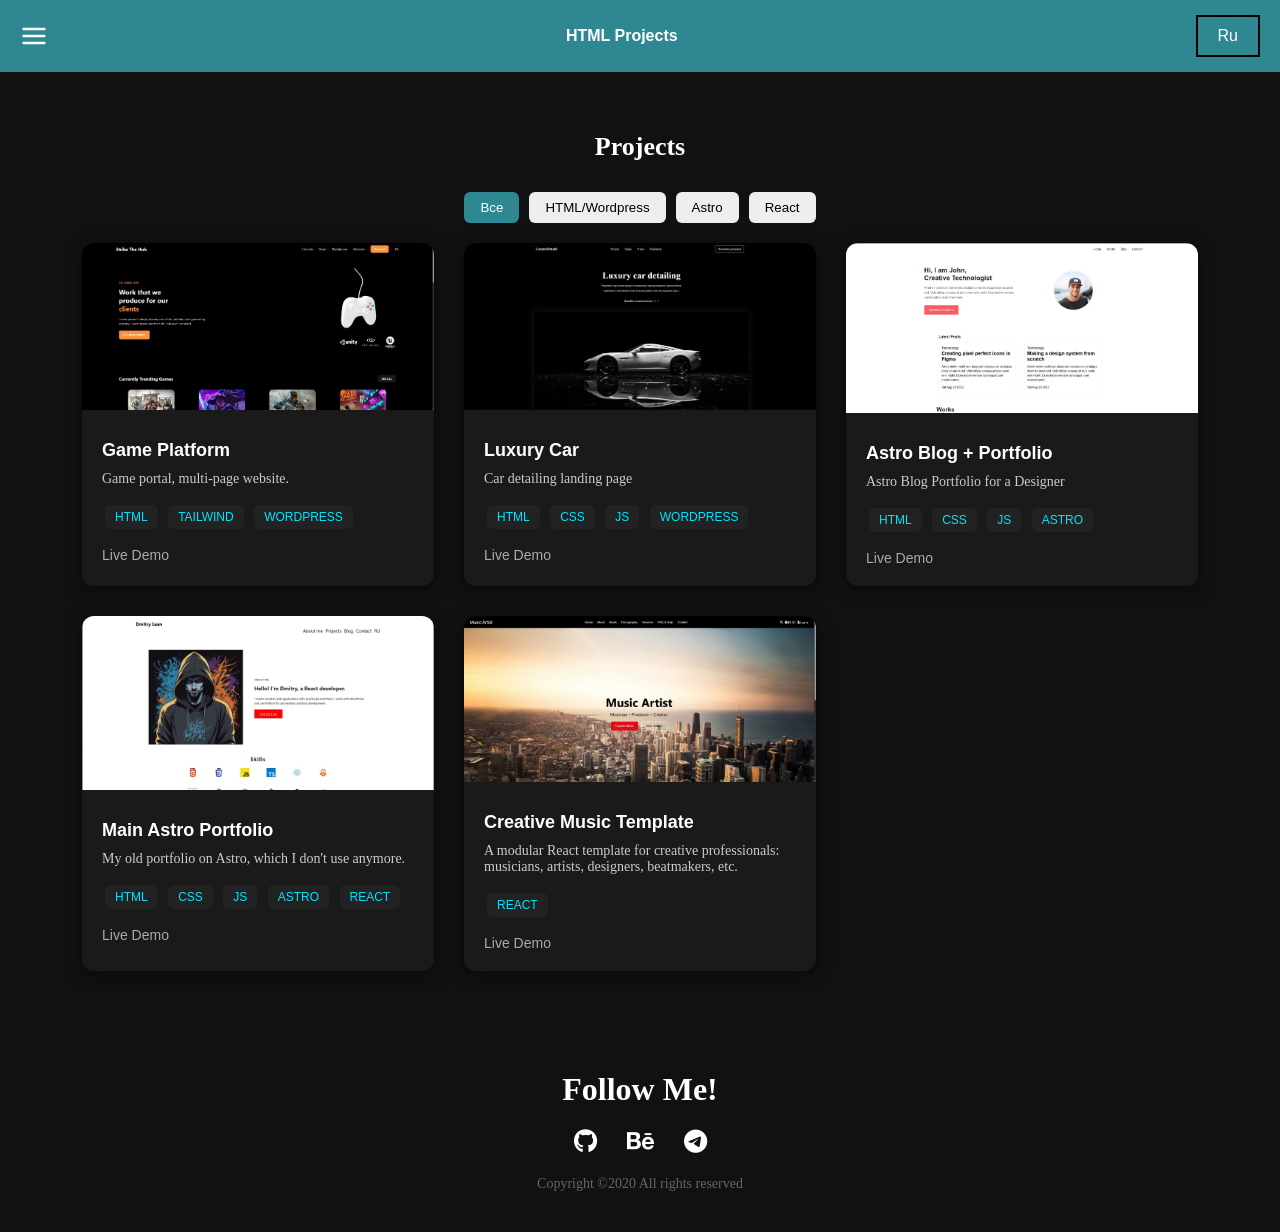
==== commit edfd8ffa: "update" ====
--- a/en/index.html
+++ b/en/index.html
@@ -149,7 +149,7 @@
               <img src="../assets/img/oldportfolioastro.jpg" alt="SHOP.CO" />
             </div>
             <div class="project-content">
-              <h3>Old Astro Portfolio</h3>
+              <h3>Main Astro Portfolio</h3>
               <p>My old portfolio on Astro, which I don't use anymore.</p>
               <div class="tags">
                 <span>HTML</span>
@@ -160,7 +160,7 @@
               </div>
               <div class="links">
                 <a
-                  href="https://old-astro-portfolio.netlify.app"
+                  href="https://dmitryborovkov.pages.dev"
                   target="_blank"
                   >Live Demo</a
                 >
@@ -177,7 +177,7 @@
               />
             </div>
             <div class="project-content">
-              <h3>Music Template</h3>
+              <h3>Creative Music Template</h3>
               <p>
                 A modular React template for creative professionals: musicians,
                 artists, designers, beatmakers, etc.
@@ -186,7 +186,7 @@
                 <span>REACT</span>
               </div>
               <div class="links">
-                <a href="https://musicprojectreact.netlify.app" target="_blank"
+                <a href="https://creativetemplatenextjs.netlify.app" target="_blank"
                   >Live Demo</a
                 >
               </div>
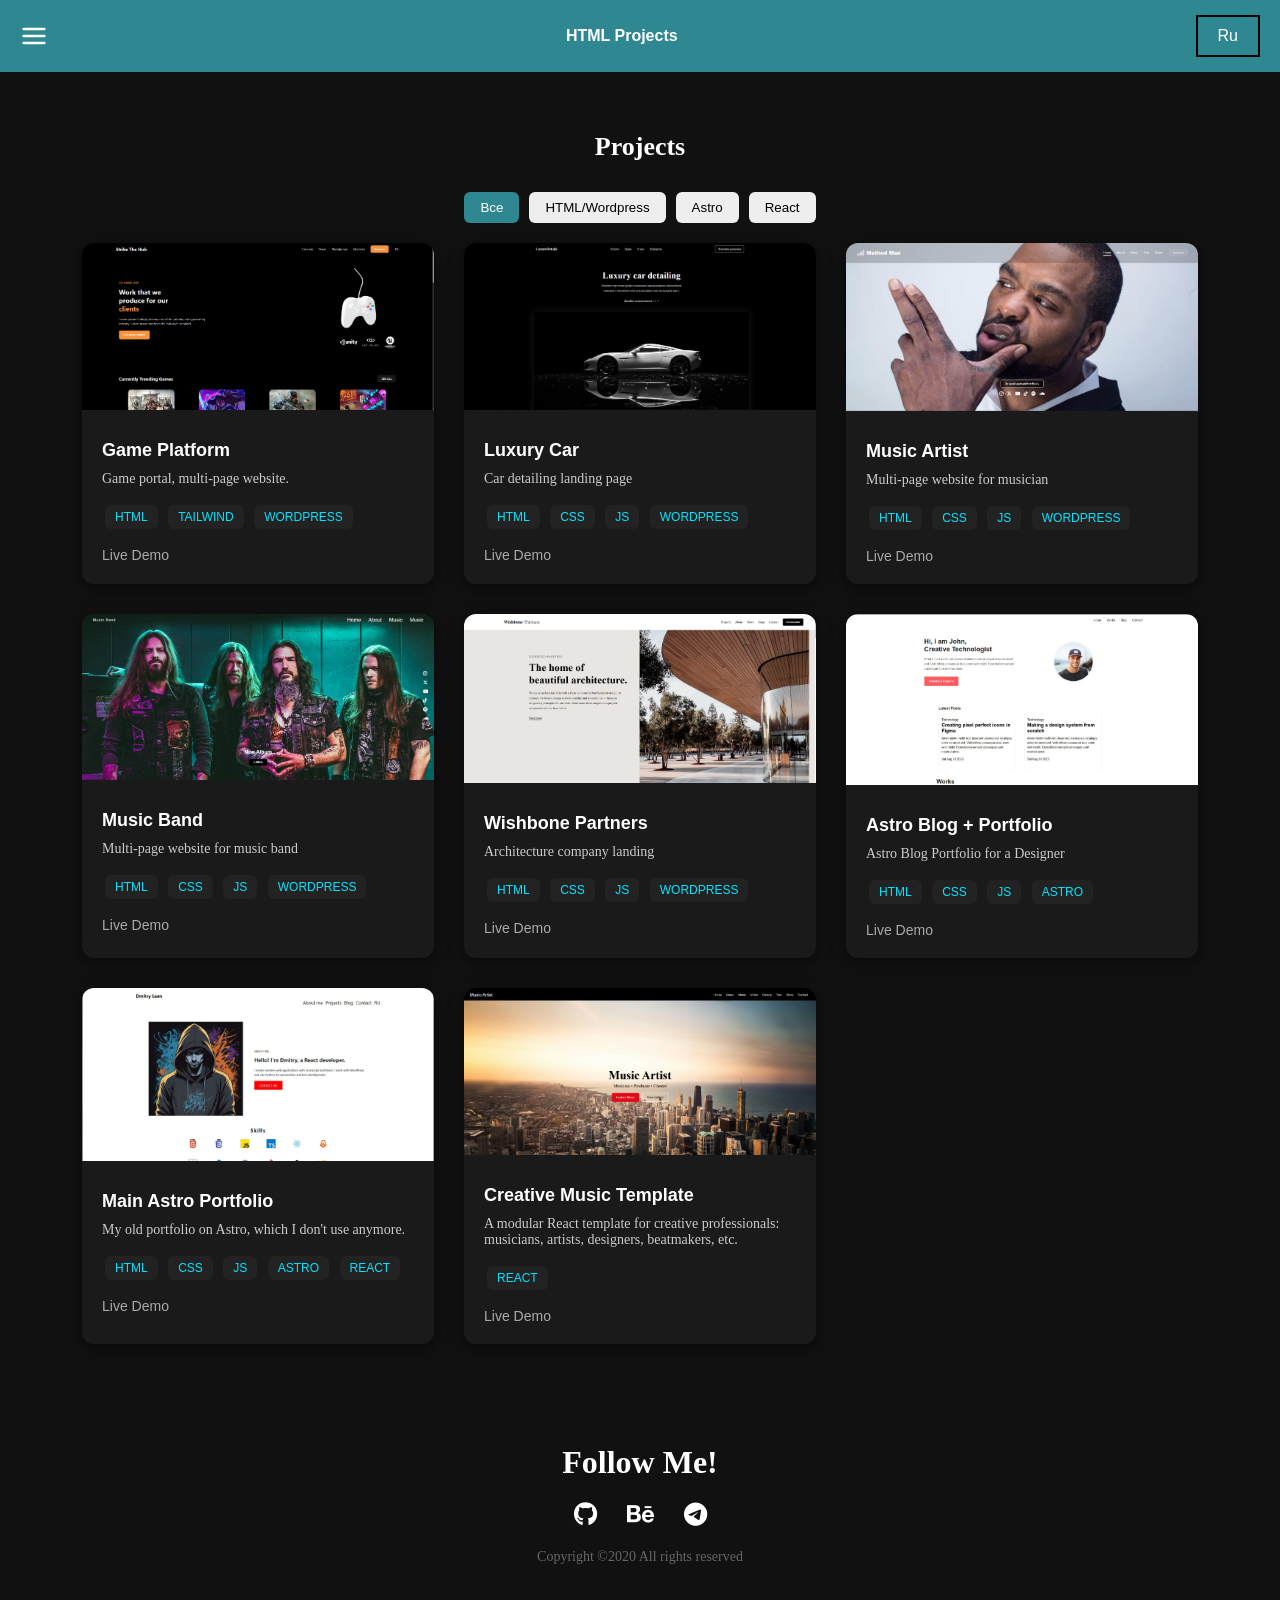
==== commit 1d3127e4: "add works" ====
--- a/en/index.html
+++ b/en/index.html
@@ -1,4 +1,4 @@
-<!DOCTYPE html>
+<!doctype html>
 <html lang="en">
   <head>
     <meta charset="UTF-8" />
@@ -122,6 +122,65 @@
             </div>
           </div>
 
+          <!-- New Cards-->
+
+          <div class="project-card" data-category="wordpress">
+            <div class="project-image">
+              <img src="../assets/img/musicartist.jpg" alt="SHOP.CO" />
+            </div>
+            <div class="project-content">
+              <h3>Music Artist</h3>
+              <p>Multi-page website for musician</p>
+              <div class="tags">
+                <span>HTML</span>
+                <span>CSS</span>
+                <span>JS</span>
+                <span>WORDPRESS</span>
+              </div>
+              <div class="links">
+                <a href="/apps/musicartist/" target="_blank">Live Demo</a>
+              </div>
+            </div>
+          </div>
+
+          <div class="project-card" data-category="wordpress">
+            <div class="project-image">
+              <img src="../assets/img/musicband.jpg" alt="SHOP.CO" />
+            </div>
+            <div class="project-content">
+              <h3>Music Band</h3>
+              <p>Multi-page website for music band</p>
+              <div class="tags">
+                <span>HTML</span>
+                <span>CSS</span>
+                <span>JS</span>
+                <span>WORDPRESS</span>
+              </div>
+              <div class="links">
+                <a href="/apps/musicband/" target="_blank">Live Demo</a>
+              </div>
+            </div>
+          </div>
+
+          <div class="project-card" data-category="wordpress">
+            <div class="project-image">
+              <img src="../assets/img/wishbonelanding.jpg" alt="SHOP.CO" />
+            </div>
+            <div class="project-content">
+              <h3>Wishbone Partners</h3>
+              <p>Architecture company landing</p>
+              <div class="tags">
+                <span>HTML</span>
+                <span>CSS</span>
+                <span>JS</span>
+                <span>WORDPRESS</span>
+              </div>
+              <div class="links">
+                <a href="/apps/wishbone/" target="_blank">Live Demo</a>
+              </div>
+            </div>
+          </div>
+
           <!-- Astro -->
           <div class="project-card" data-category="astro">
             <div class="project-image">
@@ -159,9 +218,7 @@
                 <span>REACT</span>
               </div>
               <div class="links">
-                <a
-                  href="https://dmitryborovkov.pages.dev"
-                  target="_blank"
+                <a href="https://mainastroportfolio.netlify.app" target="_blank"
                   >Live Demo</a
                 >
               </div>
@@ -172,7 +229,7 @@
           <div class="project-card" data-category="react">
             <div class="project-image">
               <img
-                src="../assets/img/musicartist.jpg"
+                src="../assets/img/creativeartist.jpg"
                 alt="Haider Chemical Industry"
               />
             </div>
@@ -186,7 +243,9 @@
                 <span>REACT</span>
               </div>
               <div class="links">
-                <a href="https://creativetemplatenextjs.netlify.app" target="_blank"
+                <a
+                  href="https://nextjs-for-creative.netlify.app"
+                  target="_blank"
                   >Live Demo</a
                 >
               </div>
